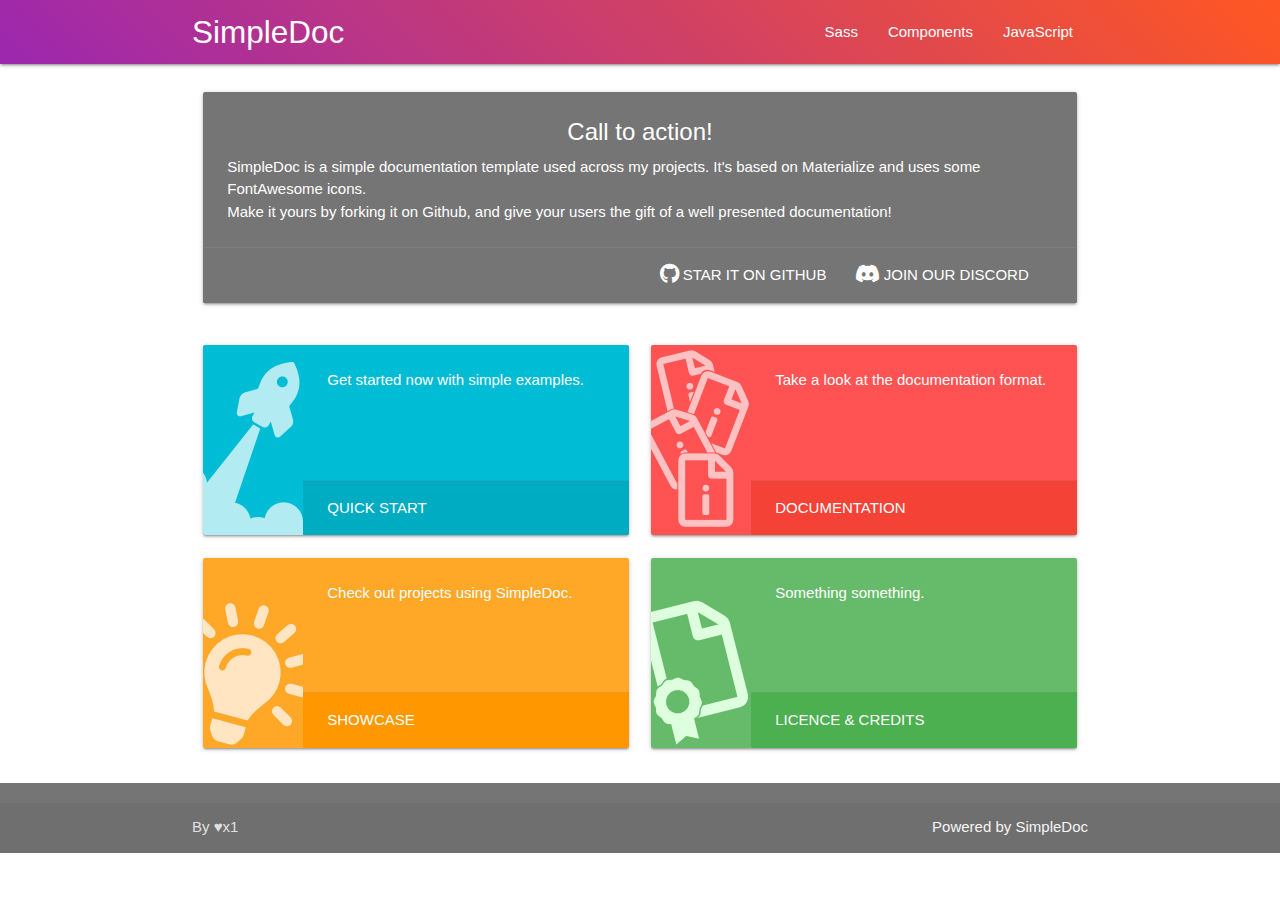
==== index.html @ 81cc27ba "Index" ====
<!DOCTYPE html>
<html lang="en"> 
	<head>
		<link href="https://fonts.googleapis.com/icon?family=Material+Icons" rel="stylesheet">
		<link rel="stylesheet" href="https://cdnjs.cloudflare.com/ajax/libs/materialize/1.0.0/css/materialize.min.css">
		<link rel="stylesheet" href="https://cdnjs.cloudflare.com/ajax/libs/font-awesome/5.13.0/css/all.min.css">
		<link rel="stylesheet" href="style.css">
		
		<meta name="viewport" content="width=device-width, initial-scale=1.0"/>
		<meta http-equiv="Content-Type" content="text/html; charset=utf-8"/>
				
	</head>

	<body>
	
	<ul id="dropdown1" class="dropdown-content">
		<li><a href="sass.html">Sass</a></li>
		<li><a href="badges.html">Components</a></li>
		<li><a href="collapsible.html">JavaScript</a></li>
	</ul>
	
	<nav>
		<div class="nav-wrapper">
		<div class="container">
			<a href="#" class="brand-logo">SimpleDoc</a>
			<ul id="nav" class="right hide-on-med-and-down">
				<li><a href="sass.html">Sass</a></li>
				<li><a href="badges.html">Components</a></li>
				<li><a href="collapsible.html">JavaScript</a></li>
			</ul>
		</div>
			<ul id="nav-mobile" class="right hide-on-large-only">
				<li><a class="dropdown-trigger" href="#!" data-target="dropdown1"><i class="material-icons right">dehaze</i></a></li>
			</ul>
		</div>
	</nav>
        
	<div class="container">
		<div class="row"></div>
		<div class="row">
			<div class="col s12">
				<div class="card grey darken-1">
					<div class="card-content white-text">
						<span class="card-title center-align">Call to action!</span>
						<p>SimpleDoc is a simple documentation template used across my projects. It's based on Materialize and uses some FontAwesome icons.<br />Make it yours by forking it on Github, and give your users the gift of a well presented documentation!</p>
					</div>
					<div class="card-action right-align ">
						<a href="#" class="white-text"><i class="fab fa-github fa-lg"></i> Star it on Github</i></a>
						<a href="#" class="white-text"><i class="fab fa-discord fa-lg"></i> Join our discord</i></a>
					</div>
				</div>
			</div>
		</div>
		
		<div class="row">
			<div class="col s12 m6">
				<div class="card horizontal cyan">
					<div class="card-image">
						<img src="media/1.png">
					</div>
					<div class="card-stacked white-text">
						<div class="card-content">
							<p>Get started now with simple examples.</p>
						</div>
						<div class="card-action cyan darken-1">
							<a href="#" class="white-text">Quick start</a>
						</div>
					</div>
				</div>
			</div>
			
			<div class="col s12 m6">
				<div class="card horizontal red accent-2">
					<div class="card-image">
						<img src="media/2.png">
					</div>
					<div class="card-stacked white-text">
						<div class="card-content">
							<p>Take a look at the documentation format.</p>
						</div>
						<div class="card-action red">
							<a href="#" class="white-text">Documentation</a>
						</div>
					</div>
				</div>
			</div>
			
					<div class="col s12 m6">
				<div class="card horizontal orange lighten-1">
					<div class="card-image">
						<img src="media/3.png">
					</div>
					<div class="card-stacked white-text">
						<div class="card-content">
							<p>Check out projects using SimpleDoc.</p>
						</div>
						<div class="card-action orange">
							<a href="#" class="white-text">Showcase</a>
						</div>
					</div>
				</div>
			</div>
			
			<div class="col s12 m6">
				<div class="card horizontal green lighten-1">
					<div class="card-image">
						<img src="media/4.png">
					</div>
					<div class="card-stacked white-text">
						<div class="card-content">
							<p>Something something.</p>
						</div>
						<div class="card-action green">
							<a href="#" class="white-text">Licence & credits</a>
						</div>
					</div>
				</div>
			</div>
			
		</div>
	</div>
	
	<footer class="page-footer grey darken-1">
		<div class="footer-copyright">
		<div class="container">
		By ♥x1
		<a class="grey-text text-lighten-4 right" href="#!">Powered by SimpleDoc</a>
		</div>
		</div>
	</footer>
	
	<script src="https://cdnjs.cloudflare.com/ajax/libs/materialize/1.0.0/js/materialize.min.js"></script>
	<script>
		document.addEventListener("DOMContentLoaded", function(event) { 
			var elems = document.querySelectorAll('.dropdown-trigger');
			var instances = M.Dropdown.init(elems,{constrainWidth : false});
		});
	</script>
</html>
---- style.css ----
body {
	display: flex;
	min-height: 100vh;
	flex-direction: column;
}

main {
	flex: 1 0 auto;
}

.nav-wrapper {
	background: linear-gradient(45deg, #9c27b0, #ff5722);
}
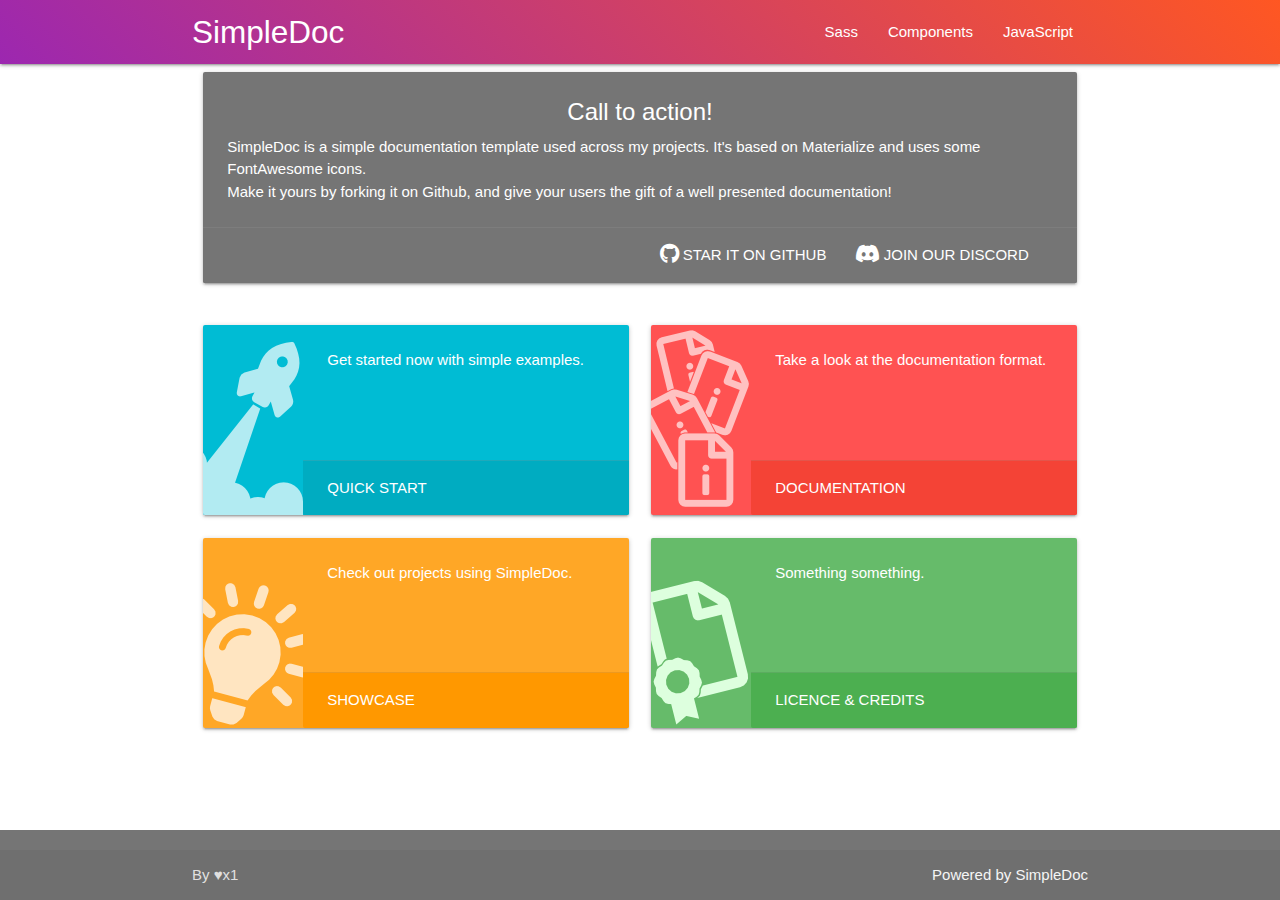
==== commit 1ab9d5bb: "Sticky Footer" ====
--- a/index.html
+++ b/index.html
@@ -12,128 +12,130 @@
 	</head>
 
 	<body>
-	
-	<ul id="dropdown1" class="dropdown-content">
-		<li><a href="sass.html">Sass</a></li>
-		<li><a href="badges.html">Components</a></li>
-		<li><a href="collapsible.html">JavaScript</a></li>
-	</ul>
-	
-	<nav>
-		<div class="nav-wrapper">
-		<div class="container">
-			<a href="#" class="brand-logo">SimpleDoc</a>
-			<ul id="nav" class="right hide-on-med-and-down">
+		<header>
+			<ul id="dropdown1" class="dropdown-content">
 				<li><a href="sass.html">Sass</a></li>
 				<li><a href="badges.html">Components</a></li>
 				<li><a href="collapsible.html">JavaScript</a></li>
 			</ul>
-		</div>
-			<ul id="nav-mobile" class="right hide-on-large-only">
-				<li><a class="dropdown-trigger" href="#!" data-target="dropdown1"><i class="material-icons right">dehaze</i></a></li>
-			</ul>
-		</div>
-	</nav>
-        
-	<div class="container">
-		<div class="row"></div>
-		<div class="row">
-			<div class="col s12">
-				<div class="card grey darken-1">
-					<div class="card-content white-text">
-						<span class="card-title center-align">Call to action!</span>
-						<p>SimpleDoc is a simple documentation template used across my projects. It's based on Materialize and uses some FontAwesome icons.<br />Make it yours by forking it on Github, and give your users the gift of a well presented documentation!</p>
-					</div>
-					<div class="card-action right-align ">
-						<a href="#" class="white-text"><i class="fab fa-github fa-lg"></i> Star it on Github</i></a>
-						<a href="#" class="white-text"><i class="fab fa-discord fa-lg"></i> Join our discord</i></a>
+			
+			<nav>
+				<div class="nav-wrapper">
+				<div class="container">
+					<a href="#" class="brand-logo">SimpleDoc</a>
+					<ul id="nav" class="right hide-on-med-and-down">
+						<li><a href="sass.html">Sass</a></li>
+						<li><a href="badges.html">Components</a></li>
+						<li><a href="collapsible.html">JavaScript</a></li>
+					</ul>
+				</div>
+					<ul id="nav-mobile" class="right hide-on-large-only">
+						<li><a class="dropdown-trigger" href="#!" data-target="dropdown1"><i class="material-icons right">dehaze</i></a></li>
+					</ul>
+				</div>
+			</nav>
+		</header>
+		
+		<main>
+			<div class="container">
+				<div class="row">
+					<div class="col s12">
+						<div class="card grey darken-1">
+							<div class="card-content white-text">
+								<span class="card-title center-align">Call to action!</span>
+								<p>SimpleDoc is a simple documentation template used across my projects. It's based on Materialize and uses some FontAwesome icons.<br />Make it yours by forking it on Github, and give your users the gift of a well presented documentation!</p>
+							</div>
+							<div class="card-action right-align ">
+								<a href="#" class="white-text"><i class="fab fa-github fa-lg"></i> Star it on Github</i></a>
+								<a href="#" class="white-text"><i class="fab fa-discord fa-lg"></i> Join our discord</i></a>
+							</div>
+						</div>
 					</div>
 				</div>
-			</div>
-		</div>
-		
-		<div class="row">
-			<div class="col s12 m6">
-				<div class="card horizontal cyan">
-					<div class="card-image">
-						<img src="media/1.png">
+				
+				<div class="row">
+					<div class="col s12 m6">
+						<div class="card horizontal cyan">
+							<div class="card-image">
+								<img src="media/1.png">
+							</div>
+							<div class="card-stacked">
+								<div class="card-content">
+									<span class="white-text">Get started now with simple examples.</span>
+								</div>
+								<div class="card-action cyan darken-1">
+									<a href="#" class="white-text">Quick start</a>
+								</div>
+							</div>
+						</div>
 					</div>
-					<div class="card-stacked white-text">
-						<div class="card-content">
-							<p>Get started now with simple examples.</p>
+					
+					<div class="col s12 m6">
+						<div class="card horizontal red accent-2">
+							<div class="card-image">
+								<img src="media/2.png">
+							</div>
+							<div class="card-stacked">
+								<div class="card-content">
+									<span class="white-text">Take a look at the documentation format.</span>
+								</div>
+								<div class="card-action red">
+									<a href="#" class="white-text">Documentation</a>
+								</div>
+							</div>
 						</div>
-						<div class="card-action cyan darken-1">
-							<a href="#" class="white-text">Quick start</a>
+					</div>
+					
+					<div class="col s12 m6">
+						<div class="card horizontal orange lighten-1">
+							<div class="card-image">
+								<img src="media/3.png">
+							</div>
+							<div class="card-stacked">
+								<div class="card-content">
+									<span class="white-text">Check out projects using SimpleDoc.</span>
+								</div>
+								<div class="card-action orange">
+									<a href="#" class="white-text">Showcase</a>
+								</div>
+							</div>
+						</div>
+					</div>
+					
+					<div class="col s12 m6">
+						<div class="card horizontal green lighten-1">
+							<div class="card-image">
+								<img src="media/4.png">
+							</div>
+							<div class="card-stacked white-text">
+								<div class="card-content">
+									<span class="white-text">Something something.</span>
+								</div>
+								<div class="card-action green">
+									<a href="#" class="white-text">Licence & credits</a>
+								</div>
+							</div>
 						</div>
 					</div>
 				</div>
 			</div>
-			
-			<div class="col s12 m6">
-				<div class="card horizontal red accent-2">
-					<div class="card-image">
-						<img src="media/2.png">
-					</div>
-					<div class="card-stacked white-text">
-						<div class="card-content">
-							<p>Take a look at the documentation format.</p>
-						</div>
-						<div class="card-action red">
-							<a href="#" class="white-text">Documentation</a>
-						</div>
-					</div>
-				</div>
+		</main>
+		
+		<footer class="page-footer grey darken-1">
+			<div class="footer-copyright">
+			<div class="container">
+			By ♥x1
+			<a class="grey-text text-lighten-4 right" href="#!">Powered by SimpleDoc</a>
 			</div>
-			
-					<div class="col s12 m6">
-				<div class="card horizontal orange lighten-1">
-					<div class="card-image">
-						<img src="media/3.png">
-					</div>
-					<div class="card-stacked white-text">
-						<div class="card-content">
-							<p>Check out projects using SimpleDoc.</p>
-						</div>
-						<div class="card-action orange">
-							<a href="#" class="white-text">Showcase</a>
-						</div>
-					</div>
-				</div>
 			</div>
-			
-			<div class="col s12 m6">
-				<div class="card horizontal green lighten-1">
-					<div class="card-image">
-						<img src="media/4.png">
-					</div>
-					<div class="card-stacked white-text">
-						<div class="card-content">
-							<p>Something something.</p>
-						</div>
-						<div class="card-action green">
-							<a href="#" class="white-text">Licence & credits</a>
-						</div>
-					</div>
-				</div>
-			</div>
-			
-		</div>
-	</div>
-	
-	<footer class="page-footer grey darken-1">
-		<div class="footer-copyright">
-		<div class="container">
-		By ♥x1
-		<a class="grey-text text-lighten-4 right" href="#!">Powered by SimpleDoc</a>
-		</div>
-		</div>
-	</footer>
-	
-	<script src="https://cdnjs.cloudflare.com/ajax/libs/materialize/1.0.0/js/materialize.min.js"></script>
-	<script>
-		document.addEventListener("DOMContentLoaded", function(event) { 
-			var elems = document.querySelectorAll('.dropdown-trigger');
-			var instances = M.Dropdown.init(elems,{constrainWidth : false});
-		});
-	</script>
+		</footer>
+		
+		<script src="https://cdnjs.cloudflare.com/ajax/libs/materialize/1.0.0/js/materialize.min.js"></script>
+		<script>
+			document.addEventListener("DOMContentLoaded", function(event) { 
+				var elems = document.querySelectorAll('.dropdown-trigger');
+				var instances = M.Dropdown.init(elems,{constrainWidth : false});
+			});
+		</script>
+	</body>
 </html>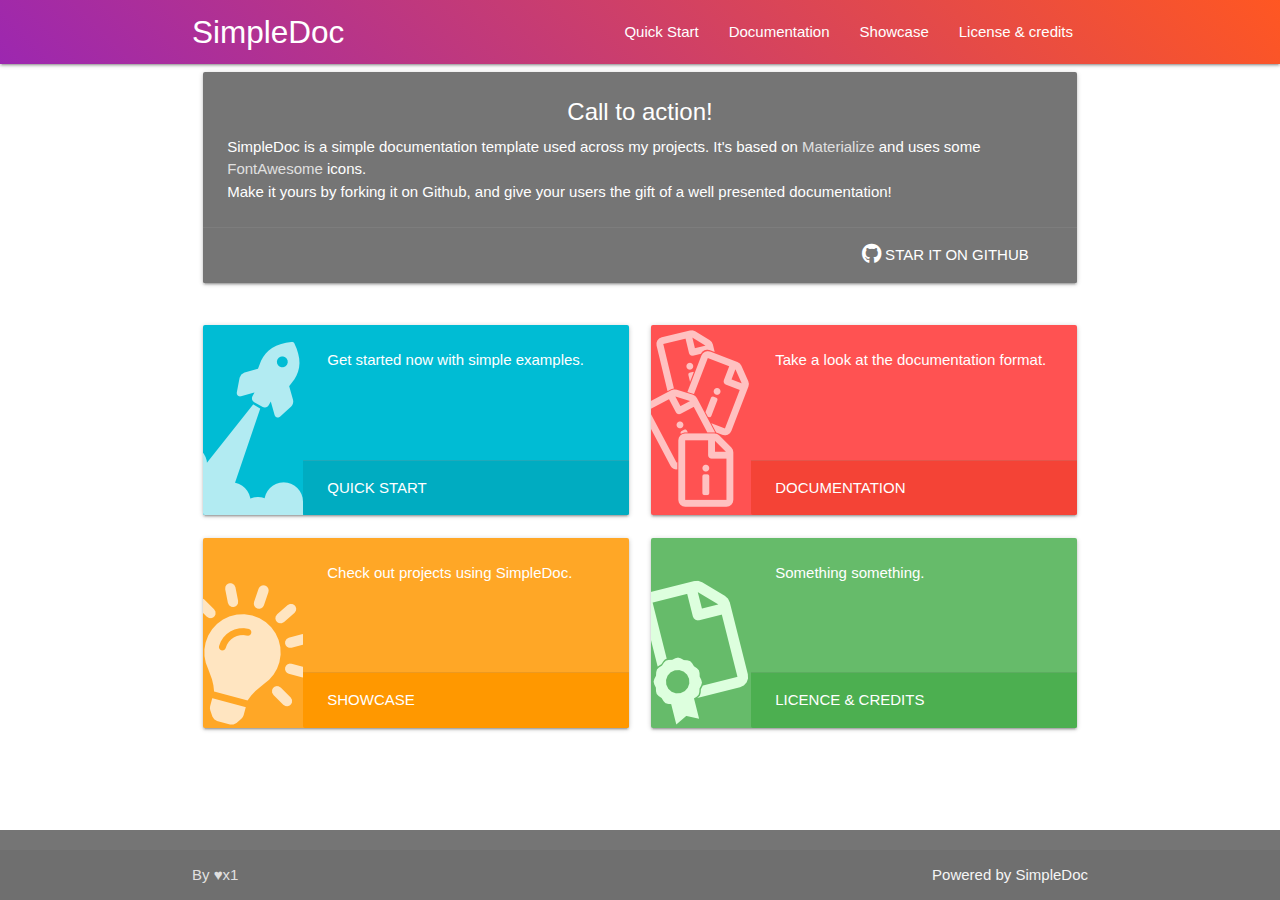
==== commit 67b9fd42: "Fixed links" ====
--- a/index.html
+++ b/index.html
@@ -8,15 +8,16 @@
 		
 		<meta name="viewport" content="width=device-width, initial-scale=1.0"/>
 		<meta http-equiv="Content-Type" content="text/html; charset=utf-8"/>
-				
+		<title>SimpleDoc</title>
 	</head>
 
 	<body>
 		<header>
 			<ul id="dropdown1" class="dropdown-content">
-				<li><a href="sass.html">Sass</a></li>
-				<li><a href="badges.html">Components</a></li>
-				<li><a href="collapsible.html">JavaScript</a></li>
+				<li><a href="#">Quick Start</a></li>
+				<li><a href="#">Documentation</a></li>
+				<li><a href="#">Showcase</a></li>
+				<li><a href="#">License & credits</a></li>
 			</ul>
 			
 			<nav>
@@ -24,9 +25,10 @@
 				<div class="container">
 					<a href="#" class="brand-logo">SimpleDoc</a>
 					<ul id="nav" class="right hide-on-med-and-down">
-						<li><a href="sass.html">Sass</a></li>
-						<li><a href="badges.html">Components</a></li>
-						<li><a href="collapsible.html">JavaScript</a></li>
+						<li><a href="#">Quick Start</a></li>
+						<li><a href="#">Documentation</a></li>
+						<li><a href="#">Showcase</a></li>
+						<li><a href="#">License & credits</a></li>
 					</ul>
 				</div>
 					<ul id="nav-mobile" class="right hide-on-large-only">
@@ -38,16 +40,16 @@
 		
 		<main>
 			<div class="container">
+			
 				<div class="row">
 					<div class="col s12">
 						<div class="card grey darken-1">
 							<div class="card-content white-text">
 								<span class="card-title center-align">Call to action!</span>
-								<p>SimpleDoc is a simple documentation template used across my projects. It's based on Materialize and uses some FontAwesome icons.<br />Make it yours by forking it on Github, and give your users the gift of a well presented documentation!</p>
+								<p>SimpleDoc is a simple documentation template used across my projects. It's based on <a href="https://materializecss.com/" class="grey-text text-lighten-2">Materialize</a> and uses some <a href="https://fontawesome.com/" class="grey-text text-lighten-2">FontAwesome</a> icons.<br />Make it yours by forking it on Github, and give your users the gift of a well presented documentation!</p>
 							</div>
 							<div class="card-action right-align ">
-								<a href="#" class="white-text"><i class="fab fa-github fa-lg"></i> Star it on Github</i></a>
-								<a href="#" class="white-text"><i class="fab fa-discord fa-lg"></i> Join our discord</i></a>
+								<a href="https://github.com/LastLifeLeft/simpledoc" class="white-text"><i class="fab fa-github fa-lg"></i> Star it on Github</a>
 							</div>
 						</div>
 					</div>
@@ -125,7 +127,7 @@
 			<div class="footer-copyright">
 			<div class="container">
 			By ♥x1
-			<a class="grey-text text-lighten-4 right" href="#!">Powered by SimpleDoc</a>
+			<a class="grey-text text-lighten-4 right" href="https://github.com/LastLifeLeft/simpledoc">Powered by SimpleDoc</a>
 			</div>
 			</div>
 		</footer>
